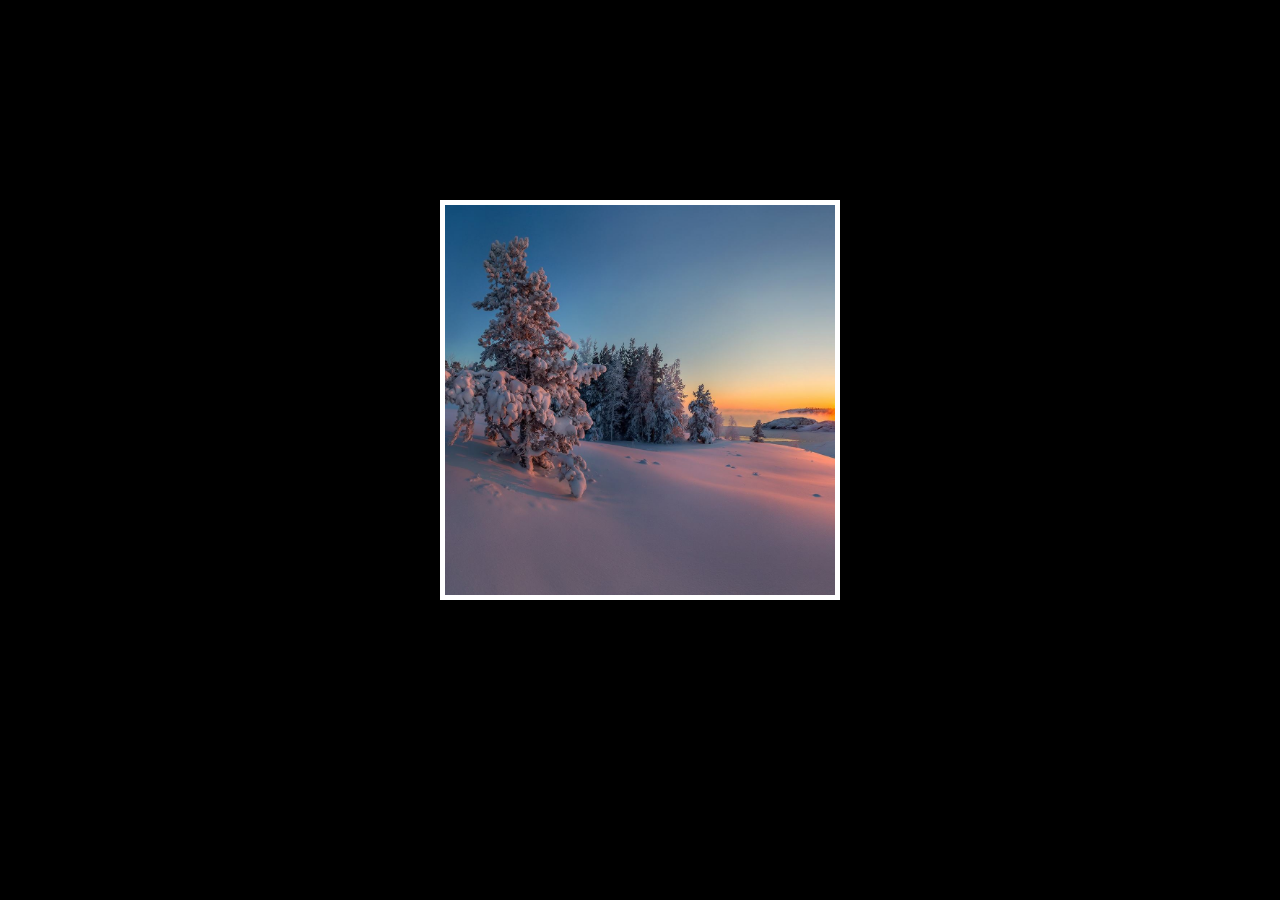
==== three-dimensions/index.html @ fa1abcd0 "3d效果" ====
<!DOCTYPE html>
<html lang="en">
<head>
    <meta charset="UTF-8">
    <meta http-equiv="X-UA-Compatible" content="IE=edge">
    <meta name="viewport" content="width=device-width, initial-scale=1.0">
    <title>3D正方体</title>
    <link rel="stylesheet" type="text/css" href="./index.css">
</head>
<body>
    <div class="box">
        <div><img src="../images/01.jpeg" alt=""></div>
        <div><img src="../images/02.jpeg" alt=""></div>
        <div><img src="../images/03.jpeg" alt=""></div>
        <div><img src="../images/04.jpeg" alt=""></div>
        <div><img src="../images/05.jpeg" alt=""></div>
        <div><img src="../images/06.jpeg" alt=""></div>
    </div>
</body>
<script src="index.js"></script>
</html>
---- three-dimensions/index.css ----
* {
    margin: 0;
    padding: 0;
    box-sizing: border-box;
  }
  
  body {
    background-color: #000;
  }
  
  .box {
    position: fixed;
    width: 400px;
    height: 400px;
    /* background-color: red; */
    left: 0;
    top: 0;
    right: 0;
    bottom: 0;
    margin: 200px auto;
    transform-style: preserve-3d;
    transform: rotateX(0) rotateY(0);
    animation: run 5s linear infinite;
    /* perspective:1200px; */
  }
  
  .box div {
    width: 400px;
    height: 400px;
    border: 5px solid #fff;
    top: 0;
    left: 0;
    position: absolute;
    line-height: 400px;
    text-align: center;
    overflow: hidden;
  }
  
  .box div:nth-child(1) {
    transform: rotateY(90deg) translateZ(200px);
    animation: firsta 2s linear;
    /* background-color: aqua; */
  }
  
  .box div:nth-child(2) {
    transform: rotateY(180deg) translateZ(200px);
    animation: firstb 2s linear;
    /* background-color: red; */
  }
  
  .box div:nth-child(3) {
    transform: rotateY(270deg) translateZ(200px);
    animation: firstc 2s linear;
    /* background-color: orange; */
  }
  
  .box div:nth-child(4) {
    transform: rotateY(360deg) translateZ(200px);
    animation: firstd 2s linear;
    /* background-color: blue; */
  }
  
  .box div:nth-child(5) {
    transform: rotateX(90deg) translateZ(200px);
    animation: firste 2s linear;
    /* background-color: pink; */
  }
  
  .box div:nth-child(6) {
    transform: rotateX(-90deg) translateZ(200px);
    animation: firstf 2s linear;
    /* background-color: brown; */
  }
  
  @keyframes firsta {
    0% {
      transform: rotateY(90deg) translateZ(1400px);
    }
  
    100% {
      /* transform: rotateY(90deg) translateZ(200px); */
      /* background-color: aqua; */
    }
  }
  
  @keyframes firstb {
    0% {
      transform: rotateY(180deg) translateZ(1400px);
    }
  
    100% {
      /* transform: rotateY(180deg) translateZ(200px); */
      /* background-color: red; */
    }
  }
  
  @keyframes firstc {
    0% {
      transform: rotateY(270deg) translateZ(1400px);
    }
  
    100% {
      /* transform: rotateY(270deg) translateZ(200px); */
      /* background-color: orange; */
    }
  }
  
  @keyframes firstd {
    0% {
      transform: rotateY(360deg) translateZ(1400px);
  
    }
  
    100% {
      /* transform: rotateY(360deg) translateZ(200px); */
      /* background-color: blue; */
    }
  }
  
  @keyframes firste {
    0% {
      transform: rotateX(90deg) translateZ(1400px);
    }
  
    100% {
      transform: rotateX(90deg) translateZ(200px);
      /* background-color: pink; */
    }
  }
  
  @keyframes firstf {
    0% {
      transform: rotateX(-90deg) translateZ(1400px);
    }
  
    100% {
      transform: rotateX(-90deg) translateZ(200px);
      /* background-color: brown; */
    }
  }
  
  
  
  @keyframes run {
    0% {
      transform: rotateX(0deg) rotateY(0deg);
    }
  
    25% {
      transform: rotateX(90deg) rotateY(90deg);
    }
  
    50% {
      transform: rotateX(180deg) rotateY(180deg);
    }
  
    75% {
      transform: rotateX(270deg) rotateY(270deg);
    }
  
    100% {
      transform: rotateX(360deg) rotateY(360deg);
    }
  }
  
  .box img {
    width: auto;
    height: 100%;
  }
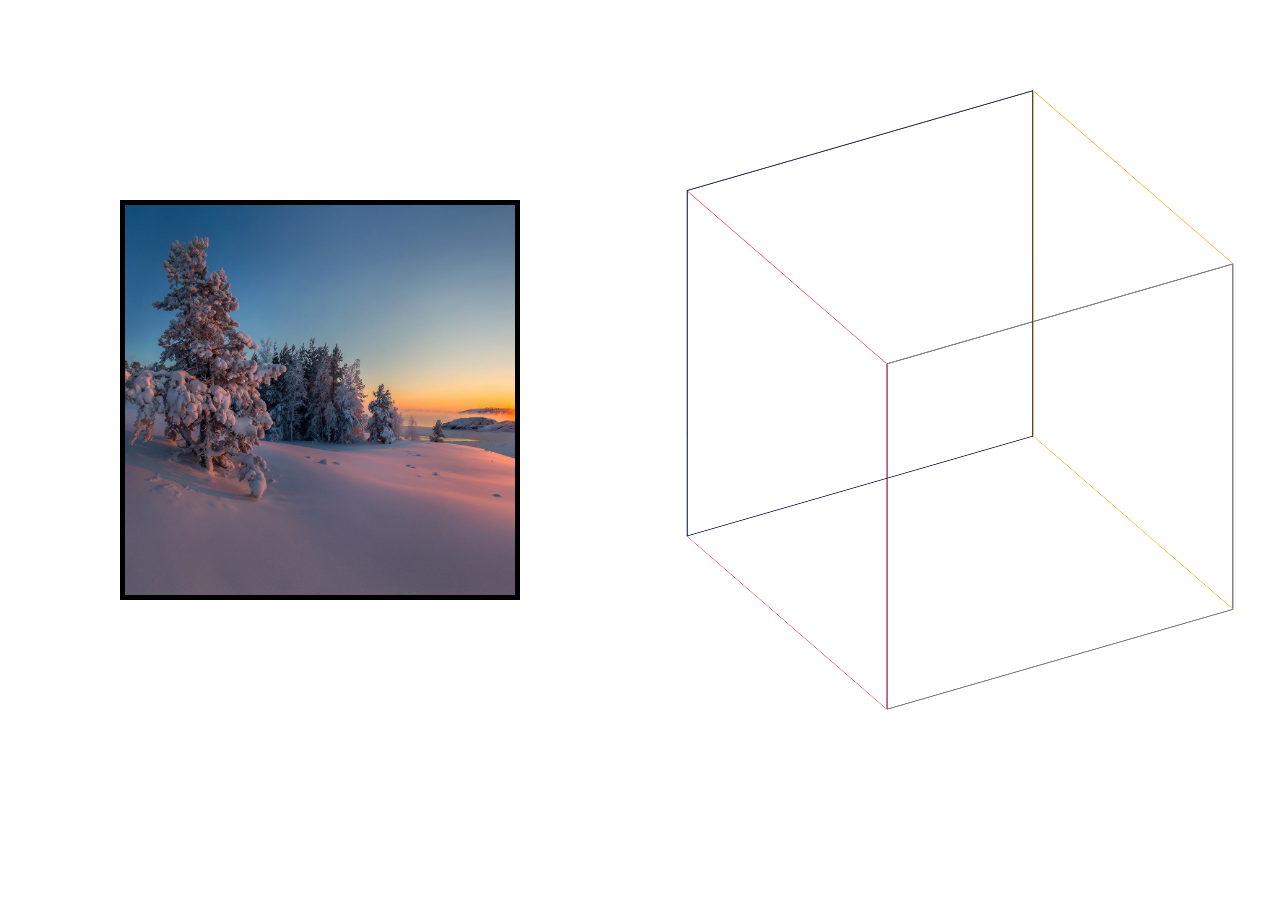
==== commit a725355d: "静态3D" ====
--- a/three-dimensions/index.html
+++ b/three-dimensions/index.html
@@ -8,13 +8,23 @@
     <link rel="stylesheet" type="text/css" href="./index.css">
 </head>
 <body>
-    <div class="box">
-        <div><img src="../images/01.jpeg" alt=""></div>
-        <div><img src="../images/02.jpeg" alt=""></div>
-        <div><img src="../images/03.jpeg" alt=""></div>
-        <div><img src="../images/04.jpeg" alt=""></div>
-        <div><img src="../images/05.jpeg" alt=""></div>
-        <div><img src="../images/06.jpeg" alt=""></div>
+    <div class="all_case">
+        <div class="box">
+            <div><img src="../images/01.jpeg" alt=""></div>
+            <div><img src="../images/02.jpeg" alt=""></div>
+            <div><img src="../images/03.jpeg" alt=""></div>
+            <div><img src="../images/04.jpeg" alt=""></div>
+            <div><img src="../images/05.jpeg" alt=""></div>
+            <div><img src="../images/06.jpeg" alt=""></div>
+        </div>
+        <div class="three_dimensions_box">
+            <div class="surface"></div>
+            <div class="surface"></div>
+            <div class="surface"></div>
+            <div class="surface"></div>
+            <div class="surface"></div>
+            <div class="surface"></div>
+        </div>
     </div>
 </body>
 <script src="index.js"></script>
--- a/three-dimensions/index.css
+++ b/three-dimensions/index.css
@@ -5,11 +5,19 @@
   }
   
   body {
-    background-color: #000;
+    background-color: #fff;
+  }
+
+  .all_case{
+    width: 100%;
+    height: 100%;
+    display: flex;
+    justify-content: space-around;
+    align-items: center;
   }
   
   .box {
-    position: fixed;
+    position: relative;
     width: 400px;
     height: 400px;
     /* background-color: red; */
@@ -27,7 +35,7 @@
   .box div {
     width: 400px;
     height: 400px;
-    border: 5px solid #fff;
+    border: 5px solid #000;
     top: 0;
     left: 0;
     position: absolute;
@@ -167,4 +175,67 @@
     width: auto;
     height: 100%;
   }
+
+
+  .three_dimensions_box{
+    position: relative;
+    width: 400px;
+    height: 400px;
+    transform-style: preserve-3d;
+    transform: rotateX(30deg) rotateY(60deg);
+    margin: 200px auto;
+  }
+
+  .surface{
+    width: 400px;
+    height: 400px;
+    position: absolute;
+    top: 0;
+    left: 0;
+  }
+
+
+  .surface:nth-child(1) {
+    /* background-color: #000; */
+    border: 1px solid #000;
+    transform: rotateY(90deg) translateZ(200px);
+    /* animation: firsta 2s linear; */
+    /* background-color: aqua; */
+  }
+  .surface:nth-child(2) {
+    /* background-color: #f36; */
+    border: 1px solid #f36;
+    transform: rotateY(180deg) translateZ(200px);
+    /* animation: firsta 2s linear; */
+    /* background-color: aqua; */
+  }
+
+  .surface:nth-child(3) {
+    /* background-color: #4e6ef2; */
+    border: 1px solid #4e6ef2;
+    transform: rotateY(270deg) translateZ(200px);
+    /* animation: firsta 2s linear; */
+    /* background-color: aqua; */
+  }
+  .surface:nth-child(4) {
+    /* background-color: #faa90e; */
+    border: 1px solid #faa90e;
+    transform: rotateY(360deg) translateZ(200px);
+    /* animation: firsta 2s linear; */
+    /* background-color: aqua; */
+  }
+  .surface:nth-child(5) {
+    /* background-color: #9195a3; */
+    border: 1px solid #9195a3;
+    transform: rotateY(90deg) translateZ(200px);
+    /* animation: firsta 2s linear; */
+    /* background-color: aqua; */
+  }
+  .surface:nth-child(6) {
+    /* background-color: #222; */
+    border: 1px solid #222;
+    transform: rotateY(-90deg) translateZ(200px);
+    /* animation: firsta 2s linear; */
+    /* background-color: aqua; */
+  }
   